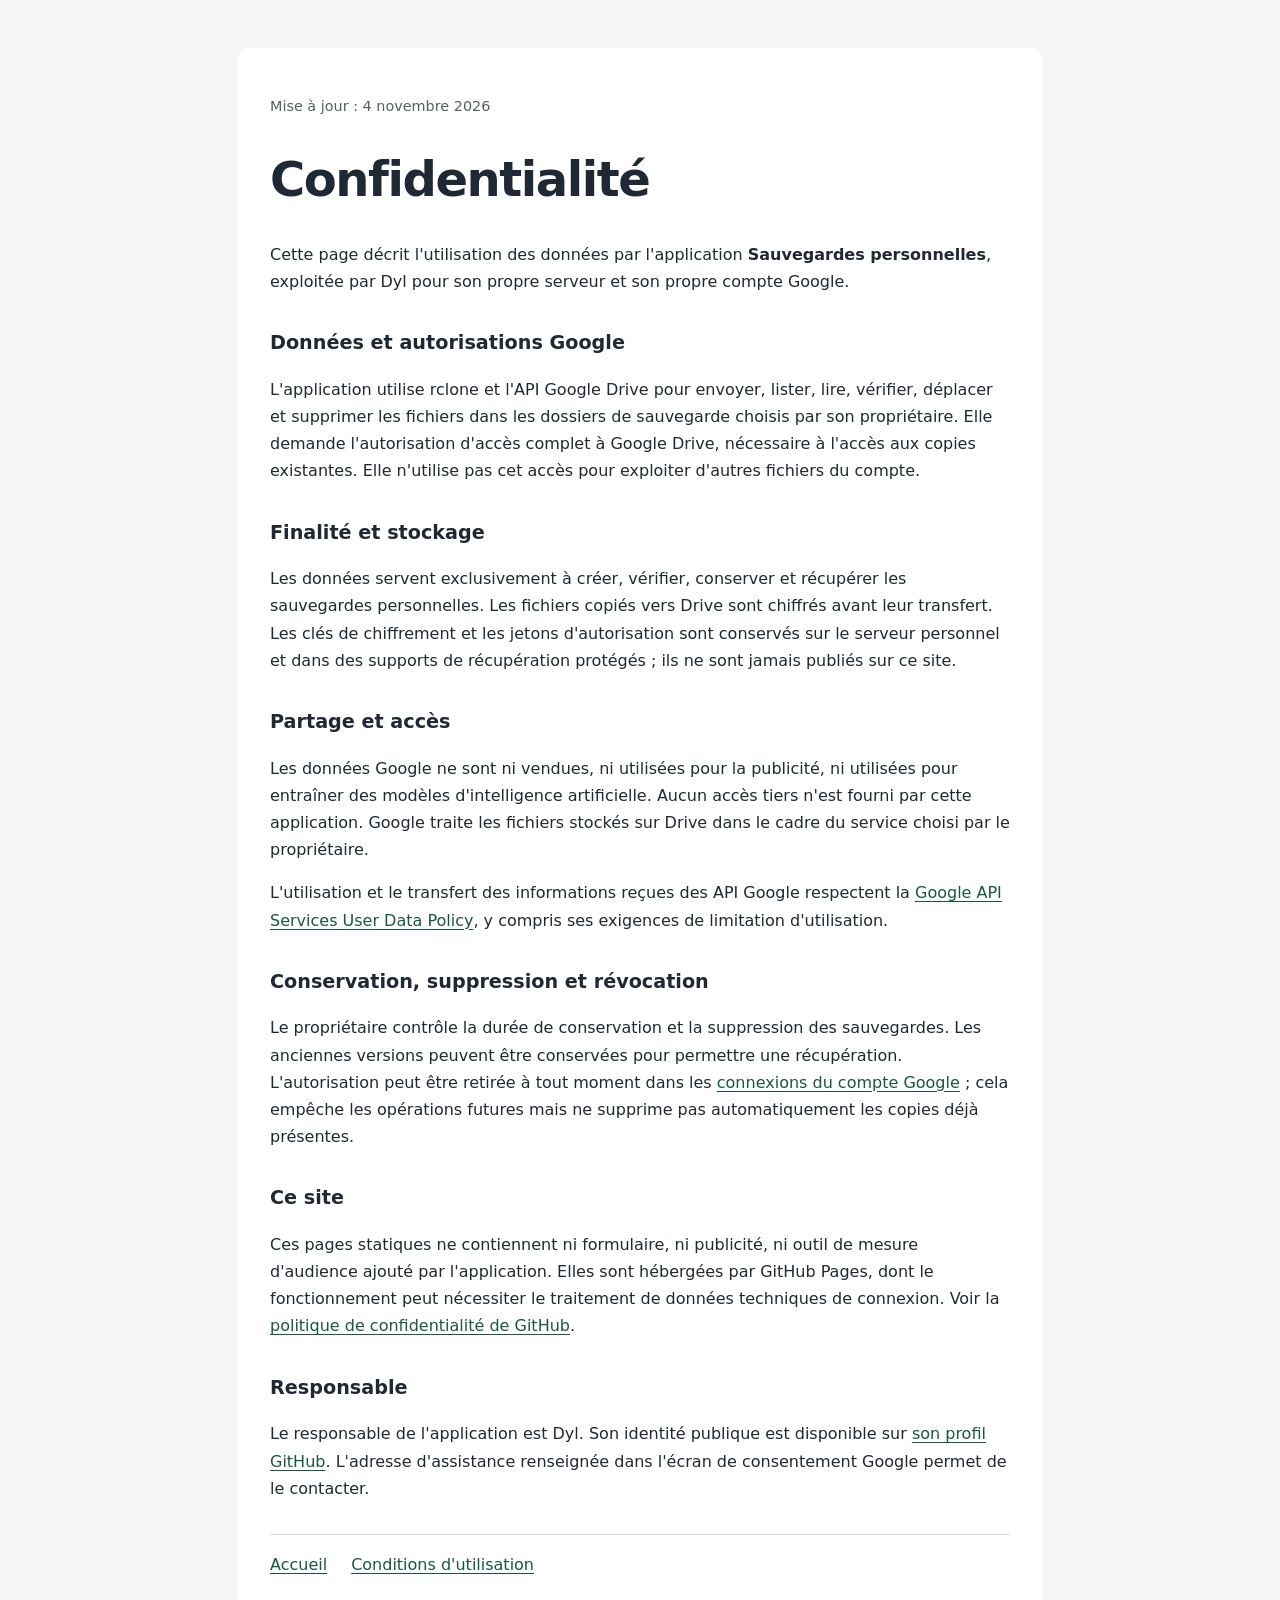
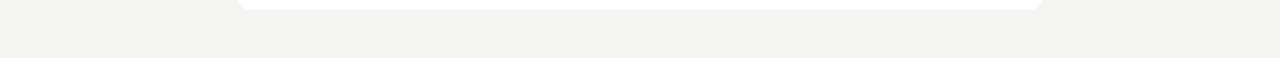
==== privacy.html @ 7cfdfd69 "Présenter les sauvegardes personnelles et leur confidentialité" ====
<!doctype html>
<html lang="fr">
<head>
  <meta charset="utf-8">
  <meta name="viewport" content="width=device-width, initial-scale=1">
  <title>Confidentialité — Sauvegardes personnelles</title>
  <link rel="stylesheet" href="style.css">
</head>
<body>
  <main>
    <p class="eyebrow">Mise à jour : 4 novembre 2026</p>
    <h1>Confidentialité</h1>
    <p>Cette page décrit l'utilisation des données par l'application <strong>Sauvegardes personnelles</strong>, exploitée par Dyl pour son propre serveur et son propre compte Google.</p>
    <h2>Données et autorisations Google</h2>
    <p>L'application utilise rclone et l'API Google Drive pour envoyer, lister, lire, vérifier, déplacer et supprimer les fichiers dans les dossiers de sauvegarde choisis par son propriétaire. Elle demande l'autorisation d'accès complet à Google Drive, nécessaire à l'accès aux copies existantes. Elle n'utilise pas cet accès pour exploiter d'autres fichiers du compte.</p>
    <h2>Finalité et stockage</h2>
    <p>Les données servent exclusivement à créer, vérifier, conserver et récupérer les sauvegardes personnelles. Les fichiers copiés vers Drive sont chiffrés avant leur transfert. Les clés de chiffrement et les jetons d'autorisation sont conservés sur le serveur personnel et dans des supports de récupération protégés ; ils ne sont jamais publiés sur ce site.</p>
    <h2>Partage et accès</h2>
    <p>Les données Google ne sont ni vendues, ni utilisées pour la publicité, ni utilisées pour entraîner des modèles d'intelligence artificielle. Aucun accès tiers n'est fourni par cette application. Google traite les fichiers stockés sur Drive dans le cadre du service choisi par le propriétaire.</p>
    <p>L'utilisation et le transfert des informations reçues des API Google respectent la <a href="https://developers.google.com/terms/api-services-user-data-policy">Google API Services User Data Policy</a>, y compris ses exigences de limitation d'utilisation.</p>
    <h2>Conservation, suppression et révocation</h2>
    <p>Le propriétaire contrôle la durée de conservation et la suppression des sauvegardes. Les anciennes versions peuvent être conservées pour permettre une récupération. L'autorisation peut être retirée à tout moment dans les <a href="https://myaccount.google.com/connections">connexions du compte Google</a> ; cela empêche les opérations futures mais ne supprime pas automatiquement les copies déjà présentes.</p>
    <h2>Ce site</h2>
    <p>Ces pages statiques ne contiennent ni formulaire, ni publicité, ni outil de mesure d'audience ajouté par l'application. Elles sont hébergées par GitHub Pages, dont le fonctionnement peut nécessiter le traitement de données techniques de connexion. Voir la <a href="https://docs.github.com/en/site-policy/privacy-policies/github-general-privacy-statement">politique de confidentialité de GitHub</a>.</p>
    <h2>Responsable</h2>
    <p>Le responsable de l'application est Dyl. Son identité publique est disponible sur <a href="https://github.com/Dyl7331">son profil GitHub</a>. L'adresse d'assistance renseignée dans l'écran de consentement Google permet de le contacter.</p>
    <nav aria-label="Informations"><a href="index.html">Accueil</a><a href="terms.html">Conditions d'utilisation</a></nav>
  </main>
</body>
</html>
---- style.css ----
:root { color-scheme: light dark; font-family: system-ui, sans-serif; line-height: 1.7; color: #1f2933; background: #f5f6f4; }
body { margin: 0; }
main { max-width: 740px; margin: 48px auto; padding: 32px; background: #fff; border-radius: 12px; }
.eyebrow { color: #526358; font-size: .9rem; }
h1 { line-height: 1.2; letter-spacing: -.03em; font-size: clamp(2rem, 6vw, 3rem); }
h2 { font-size: 1.2rem; margin-top: 2rem; }
a { color: #18583d; text-underline-offset: .2em; }
nav { display: flex; flex-wrap: wrap; gap: 12px 24px; margin-top: 2rem; padding-top: 1rem; border-top: 1px solid #d9e0db; }
@media (max-width: 800px) { main { margin: 0; padding: 24px; border-radius: 0; } }
@media (prefers-color-scheme: dark) { :root { color: #e5e9e6; background: #111815; } main { background: #1b2420; } .eyebrow { color: #a3b9a9; } a { color: #a0dab9; } nav { border-color: #3a4a40; } }
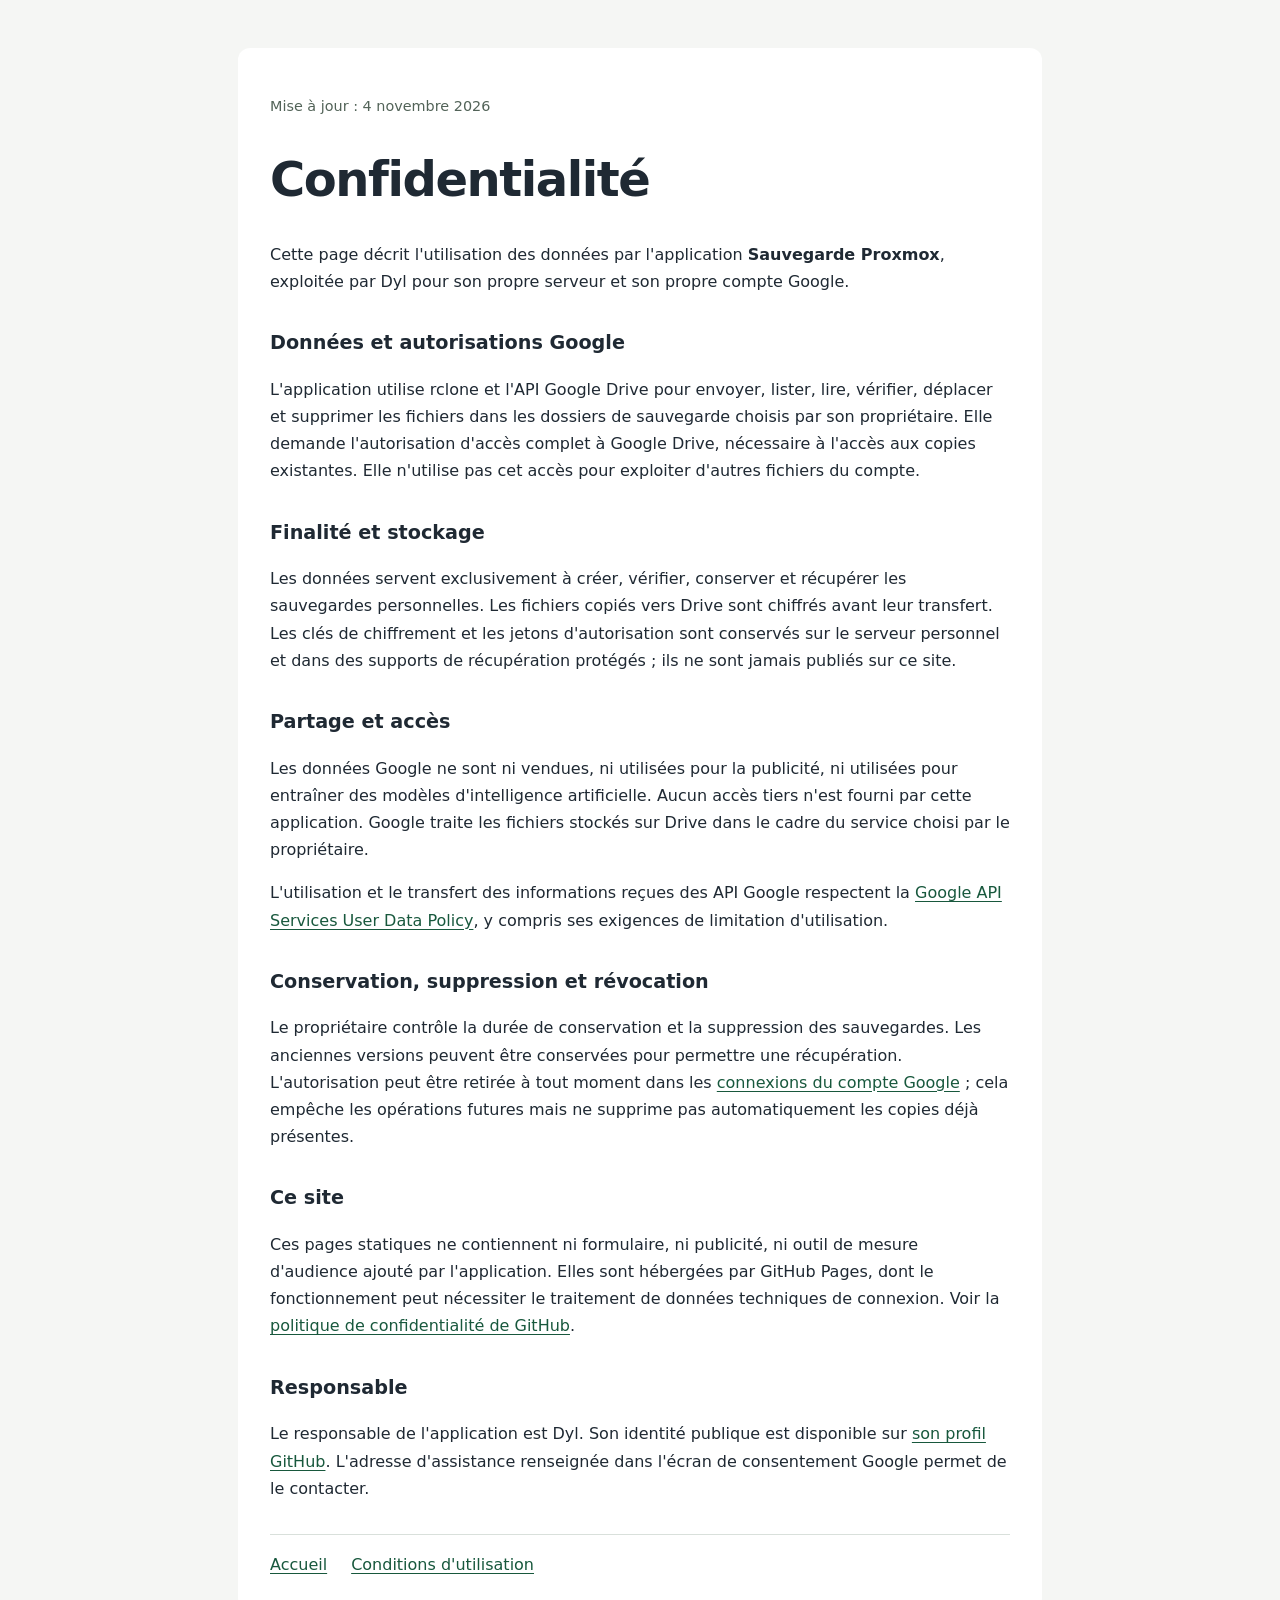
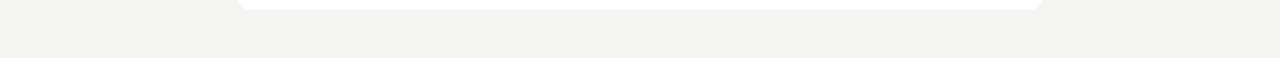
==== commit 45ce2e35: "Aligner le nom public avec le consentement Google" ====
--- a/privacy.html
+++ b/privacy.html
@@ -3,14 +3,14 @@
 <head>
   <meta charset="utf-8">
   <meta name="viewport" content="width=device-width, initial-scale=1">
-  <title>Confidentialité — Sauvegardes personnelles</title>
+  <title>Confidentialité — Sauvegarde Proxmox</title>
   <link rel="stylesheet" href="style.css">
 </head>
 <body>
   <main>
     <p class="eyebrow">Mise à jour : 4 novembre 2026</p>
     <h1>Confidentialité</h1>
-    <p>Cette page décrit l'utilisation des données par l'application <strong>Sauvegardes personnelles</strong>, exploitée par Dyl pour son propre serveur et son propre compte Google.</p>
+    <p>Cette page décrit l'utilisation des données par l'application <strong>Sauvegarde Proxmox</strong>, exploitée par Dyl pour son propre serveur et son propre compte Google.</p>
     <h2>Données et autorisations Google</h2>
     <p>L'application utilise rclone et l'API Google Drive pour envoyer, lister, lire, vérifier, déplacer et supprimer les fichiers dans les dossiers de sauvegarde choisis par son propriétaire. Elle demande l'autorisation d'accès complet à Google Drive, nécessaire à l'accès aux copies existantes. Elle n'utilise pas cet accès pour exploiter d'autres fichiers du compte.</p>
     <h2>Finalité et stockage</h2>
